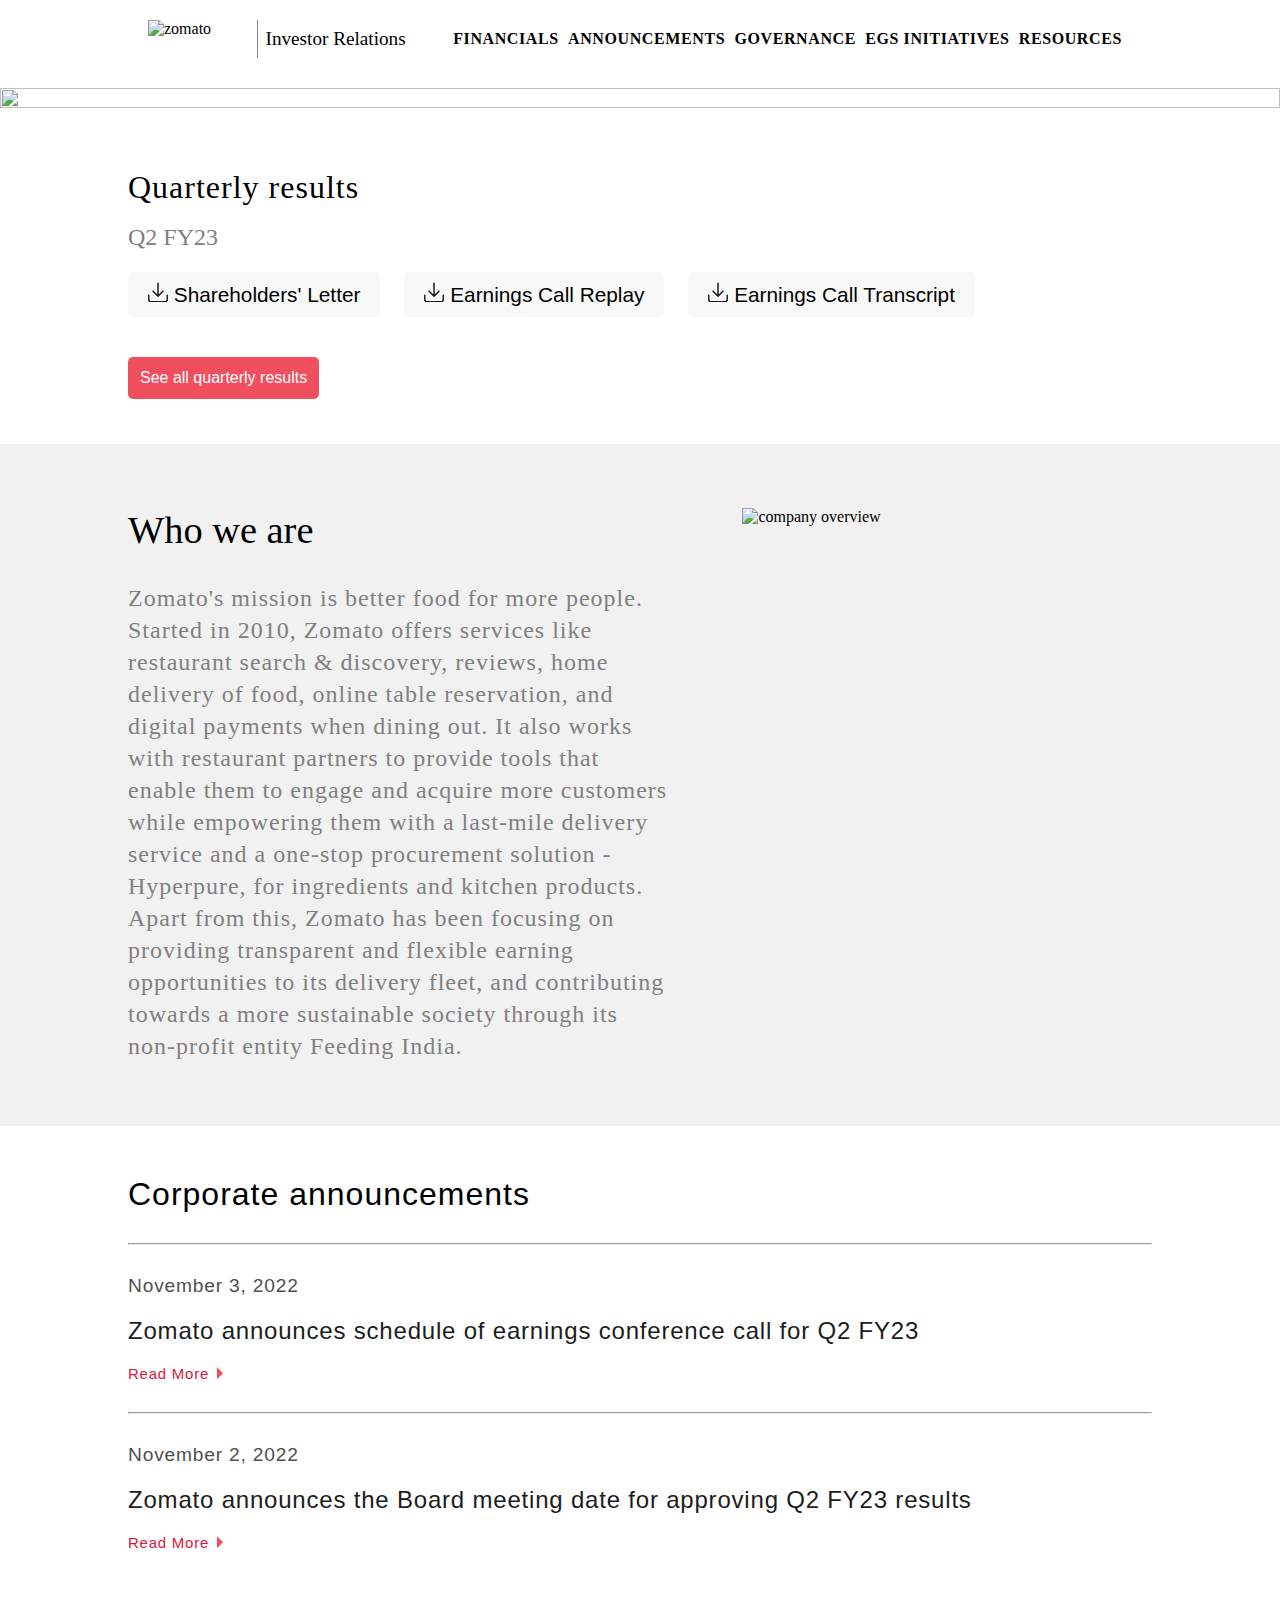
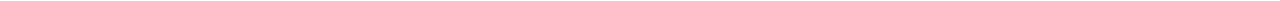
==== html/Add_investor.html @ c40c21e9 "add-restaurant_page_updated" ====
<!DOCTYPE html>
<html lang="en">
<head>
    <meta charset="UTF-8">
    <meta http-equiv="X-UA-Compatible" content="IE=edge">
    <meta name="viewport" content="width=device-width, initial-scale=1.0">
    <title>Document</title>
    <link rel="stylesheet" href="../css/Add_investor.css">
</head>
<body>
   <header>
    <div class="investor-container">
        <div class="investor-first-div">
           <img alt="zomato" class="investor-img" src="https://b.zmtcdn.com/web_assets/b40b97e677bc7b2ca77c58c61db266fe1603954218.png" loading="lazy" class="sc-s1isp7-5 fyZwWD">
           <p class="investor-first-para"> Investor Relations</p> 
        </div>
        <div class="investor-second-div">
          <ul class="investor-second-ul">
            <li>FINANCIALS</li>
            <li>ANNOUNCEMENTS</li>
            <li>GOVERNANCE</li>
            <li>EGS INITIATIVES</li>
            <li>RESOURCES</li>
          </ul>
      </div>
    </div>
  </header>
  <section>
    <div class="img-div">
         <img class="img-slider" src="https://b.zmtcdn.com/data/o2_assets/593d03e48a6ac29b7658cee14f03f4e51655203204.png" alt="">
    </div>
  </section>
   <section>
       <div class="quaterly-cont">
            <div><p class="quta-para1">Quarterly results</p></div>
            <div class="quta-para2"><p>Q2 FY23</p></div>
            <div>
                  <button class="quta-btn"><svg xmlns="http://www.w3.org/2000/svg" fill="#1C1C1C" width="20" height="20" viewBox="0 0 20 20" aria-labelledby="icon-svg-title- icon-svg-desc-" role="img" class="sc-rbbb40-0 iRDDBk"><title>download</title><path d="M9.72 14.86c-0.1-0.040-0.18-0.1-0.24-0.16l-5-5c-0.3-0.3-0.3-0.78 0-1.060s0.76-0.3 1.060 0l3.72 3.72v-11.2c0-0.4 0.32-0.74 0.74-0.74s0.76 0.34 0.76 0.74v11.2l3.72-3.72c0.28-0.3 0.76-0.3 1.060 0s0.28 0.76 0 1.060l-5 5c-0.080 0.060-0.16 0.12-0.26 0.16-0.080 0.040-0.18 0.060-0.28 0.060s-0.2-0.020-0.28-0.060zM18.5 13.16c0-0.4 0.34-0.74 0.76-0.74s0.74 0.34 0.74 0.74v4.5c0 1.52-1.26 2.76-2.8 2.76h-14.4c-1.54 0-2.8-1.24-2.8-2.76v-4.5c0-0.4 0.34-0.74 0.76-0.74s0.74 0.34 0.74 0.74v4.5c0 0.7 0.58 1.26 1.3 1.26h14.4c0.72 0 1.3-0.56 1.3-1.26v-4.5z"></path></svg>  Shareholders' Letter</button>
                  <button class="quta-btn"><svg xmlns="http://www.w3.org/2000/svg" fill="#1C1C1C" width="20" height="20" viewBox="0 0 20 20" aria-labelledby="icon-svg-title- icon-svg-desc-" role="img" class="sc-rbbb40-0 iRDDBk"><title>download</title><path d="M9.72 14.86c-0.1-0.040-0.18-0.1-0.24-0.16l-5-5c-0.3-0.3-0.3-0.78 0-1.060s0.76-0.3 1.060 0l3.72 3.72v-11.2c0-0.4 0.32-0.74 0.74-0.74s0.76 0.34 0.76 0.74v11.2l3.72-3.72c0.28-0.3 0.76-0.3 1.060 0s0.28 0.76 0 1.060l-5 5c-0.080 0.060-0.16 0.12-0.26 0.16-0.080 0.040-0.18 0.060-0.28 0.060s-0.2-0.020-0.28-0.060zM18.5 13.16c0-0.4 0.34-0.74 0.76-0.74s0.74 0.34 0.74 0.74v4.5c0 1.52-1.26 2.76-2.8 2.76h-14.4c-1.54 0-2.8-1.24-2.8-2.76v-4.5c0-0.4 0.34-0.74 0.76-0.74s0.74 0.34 0.74 0.74v4.5c0 0.7 0.58 1.26 1.3 1.26h14.4c0.72 0 1.3-0.56 1.3-1.26v-4.5z"></path></svg>  Earnings Call Replay</button>
                  <button class="quta-btn"><svg xmlns="http://www.w3.org/2000/svg" fill="#1C1C1C" width="20" height="20" viewBox="0 0 20 20" aria-labelledby="icon-svg-title- icon-svg-desc-" role="img" class="sc-rbbb40-0 iRDDBk"><title>download</title><path d="M9.72 14.86c-0.1-0.040-0.18-0.1-0.24-0.16l-5-5c-0.3-0.3-0.3-0.78 0-1.060s0.76-0.3 1.060 0l3.72 3.72v-11.2c0-0.4 0.32-0.74 0.74-0.74s0.76 0.34 0.76 0.74v11.2l3.72-3.72c0.28-0.3 0.76-0.3 1.060 0s0.28 0.76 0 1.060l-5 5c-0.080 0.060-0.16 0.12-0.26 0.16-0.080 0.040-0.18 0.060-0.28 0.060s-0.2-0.020-0.28-0.060zM18.5 13.16c0-0.4 0.34-0.74 0.76-0.74s0.74 0.34 0.74 0.74v4.5c0 1.52-1.26 2.76-2.8 2.76h-14.4c-1.54 0-2.8-1.24-2.8-2.76v-4.5c0-0.4 0.34-0.74 0.76-0.74s0.74 0.34 0.74 0.74v4.5c0 0.7 0.58 1.26 1.3 1.26h14.4c0.72 0 1.3-0.56 1.3-1.26v-4.5z"></path></svg>  Earnings Call Transcript</button>
            </div>
            <div><button class="quta-btn red-btn">See all quarterly results</button></div>
       </div>
  </section>
  <section>
   <div class="parent-qota">
    <div class="qota-cont2">
      <div class="sub-quta1">
         <div><h1>Who we are</h1></div>
         <div>
              <p>
                Zomato's mission is better food for more people. Started in 2010,
                Zomato offers services like restaurant search & discovery, reviews,
                home delivery of food, online table reservation, and digital 
                payments when dining out. It also works with restaurant partners to 
                provide tools that enable them to engage and acquire more
                customers while empowering them with a last-mile delivery service 
                and a one-stop procurement solution - Hyperpure, for ingredients 
                and kitchen products. Apart from this, Zomato has been focusing on 
                providing transparent and flexible earning opportunities to its 
                delivery fleet, and contributing towards a more sustainable 
                society through its non-profit entity Feeding India.
              </p>
         </div>
      </div>
      <div class="sub-quta2"><img class="quta-img" alt="company overview" src="https://b.zmtcdn.com//data/o2_assets/e10ce1bb402e0a6451a0cfab2b3a67681654586354.png" loading="auto" class="sc-s1isp7-5 fyZwWD"></div>
    </div>
   </div>
  </section>
    <section>
      <div class="third-container">
        <div><h1>Corporate announcements</h1><hr></div>
        <div class="third-nov">
           <h5 class="month">November 3, 2022</h5>
           <h3>Zomato announces schedule of earnings conference call for Q2 FY23</h3>
           <h5 class="read">Read More <svg xmlns="http://www.w3.org/2000/svg" fill="#EF4F5F" width="12" height="12" viewBox="0 0 20 20" aria-labelledby="icon-svg-title- icon-svg-desc-" role="img" class="sc-rbbb40-0 ezrcri"><title>right-triangle</title><path d="M5 0.42l10 10-10 10v-20z"></path></svg></h5>
        </div><hr>
        <div class="third-nov">
          <h5 class="month">November 2, 2022</h5>
          <h3>Zomato announces the Board meeting date for approving Q2 FY23 results </h3>
          <h5 class="read">Read More <svg xmlns="http://www.w3.org/2000/svg" fill="#EF4F5F" width="12" height="12" viewBox="0 0 20 20" aria-labelledby="icon-svg-title- icon-svg-desc-" role="img" class="sc-rbbb40-0 ezrcri"><title>right-triangle</title><path d="M5 0.42l10 10-10 10v-20z"></path></svg></h5>
       </div>
      </div>
    </section>
</body>
</html>
---- css/Add_investor.css ----
* {
    margin: 0;
    padding: 0;
    box-sizing: border-box;
}
.investor-container {
    /* background-color: red; */
    height: 15%;
    width: 80%;
    margin: 0 auto;
    box-sizing: border-box;
    display: flex;
    justify-content: space-between;
    /* border: 2px solid red; */
    padding: 20px;
    box-sizing: border-box;
}
.investor-img {
    height: 30px;
    width: 100px;
}
.investor-first-div, .investor-second-ul {
    display: flex;
    justify-content: space-between;
}
.investor-first-div {
    /* background-color: pink; */
    width: 27%;
}
.investor-second-div {
    width: 70%;
    box-sizing: border-box;
    /* background-color: green; */
}
.investor-second-ul  {
    list-style: none;
    margin: 10px;
    font-weight: bold;
    font-size: 1rem;
    letter-spacing: 0.6px;
    display: flex;
    flex-wrap: wrap;
    box-sizing: border-box;
    /* background-color: yellow; */
}
.investor-second-ul li:hover {
    color: crimson;
    cursor: pointer;
} 
.investor-first-para {
    /* background-color: orange; */
    display: flex;
    align-items: center;
    font-size: larger;
    align-items: center;
    border-left: 1px solid gray;
    padding: 8px;
}
/* image slider i.e carousel*/
.img-div {
   /* border: 3px solid red; */
   /* background-image: url("https://b.zmtcdn.com/data/o2_assets/593d03e48a6ac29b7658cee14f03f4e51655203204.png");    */
   height: 30%;
   margin-top: 10px;
   width: 100%;
   animation: imgSliderAni 20s infinite linear;
}
.img-slider {
    height: 100%;
    width: 100%;
}
@keyframes imgSliderAni {
    0% {
        background-image: url("https://b.zmtcdn.com/data/o2_assets/23d2cb3dbe319779cd8b7f630f0290441655110868.png");
    }
    30% {
        background-image: url("https://b.zmtcdn.com/data/o2_assets/84fc79475823b0e2d92f0580511bb2dc1655110685.png");
    }
    100% {
        background-image: url("https://b.zmtcdn.com/data/o2_assets/17e9e3e6fcd7a877f55c8e3816ec956c1655203077.png");
    }
}
.quaterly-cont {
    /* border: 2px solid black; */
     width: 80%;
    margin: 0 auto; 
    line-height: 50px;
    margin-top:50px;
}
.quta-para1 {
    /* background-color: pink; */
    font-size: 2rem;
    /* font-weight: bold; */
    letter-spacing: 1px;
}
.quta-para2 {
    font-size: x-large;
    color: gray;
}
.quta-btn {
    background: rgb(248, 248, 248);
    border: none;
    outline: none;
    font-size: 1.3rem;
    width: fit-content;
    padding: 10px 20px 10px 20px;
    margin: 10px 20px 10px 0px;
    cursor: pointer;
    border-radius: 5px;
}
.red-btn {
   background: border-box rgb(239, 79, 95);
   color: white;
   font-weight: 500;
   font-size: 1rem;
   padding: 12px;
   margin: 30px 0px 45px 0px;
}
.red-btn:hover {
    background-color: crimson;
}
.parent-qota {
    /* border: 2px solid maroon; */
    padding: 5% 0px 5% 0px;
    background-color: rgba(241, 241, 241, 0.979);
}
.qota-cont2 {
    display: flex;
    justify-content: space-around;
    /* background-color: red; */
    /* border: 2px solid red; */
    box-sizing: border-box;
    margin: 0 auto;
     /* height: 100%;  */
    width: 80%; 
}
.sub-quta1 {
    /* background-color: pink; */
    width: 60%;
    height: 100%;
    box-sizing: border-box;
}
.sub-quta1 h1 {
    font-size: 2.4rem;
    font-weight: lighter;
    margin-bottom: 30px;
}
.sub-quta1 p {
    /* border: 2px solid royalblue; */
    font-size: 1.3rem;
    line-height: 2rem;
    letter-spacing: 1px;
    font-size: x-large;
    color: gray;
    margin-right: 70px;
}
.sub-quta2 {
    width: 40%;
    height: 100%;
    /* border: 2px solid gray; */
}
.quta-img {
    width: 100%;
    height: 100%;
    /* border: 5px solid hotpink; */
}
.third-container {
    /* border: 3px solid red; */
    width: 80%;
    margin: 0 auto;
    padding: 20px 0;
    font-family: Okra, Helvetica, sans-serif;
    box-sizing: border-box;
}
.third-container h1 {
    /* border: 3px solid purple; */
    padding: 30px 0;
    font-size: 2rem;
    font-weight: 500;
    letter-spacing: 1px;
    font-family: Okra, Helvetica, sans-serif;
}
.third-nov {
    /* border: 3px solid red; */
    padding: 30px 0;
    font-size: large;
    letter-spacing: 0.8px;
}
.third-nov h3 {
    /* background-color: pink; */
    padding: 20px 0;
    color: rgb(28, 28, 28);
    font-weight: lighter;
    font-size: 1.5rem;
}
.third-nov .read {
    color: crimson;
    font-weight: 500;
}
.third-nov .month {
    color:  rgb(79, 79, 79);
    font-size: 1.2rem;
    font-weight: lighter;
}

@media only screen and (max-width:767px) {
    header {
        display: none;
    }
}
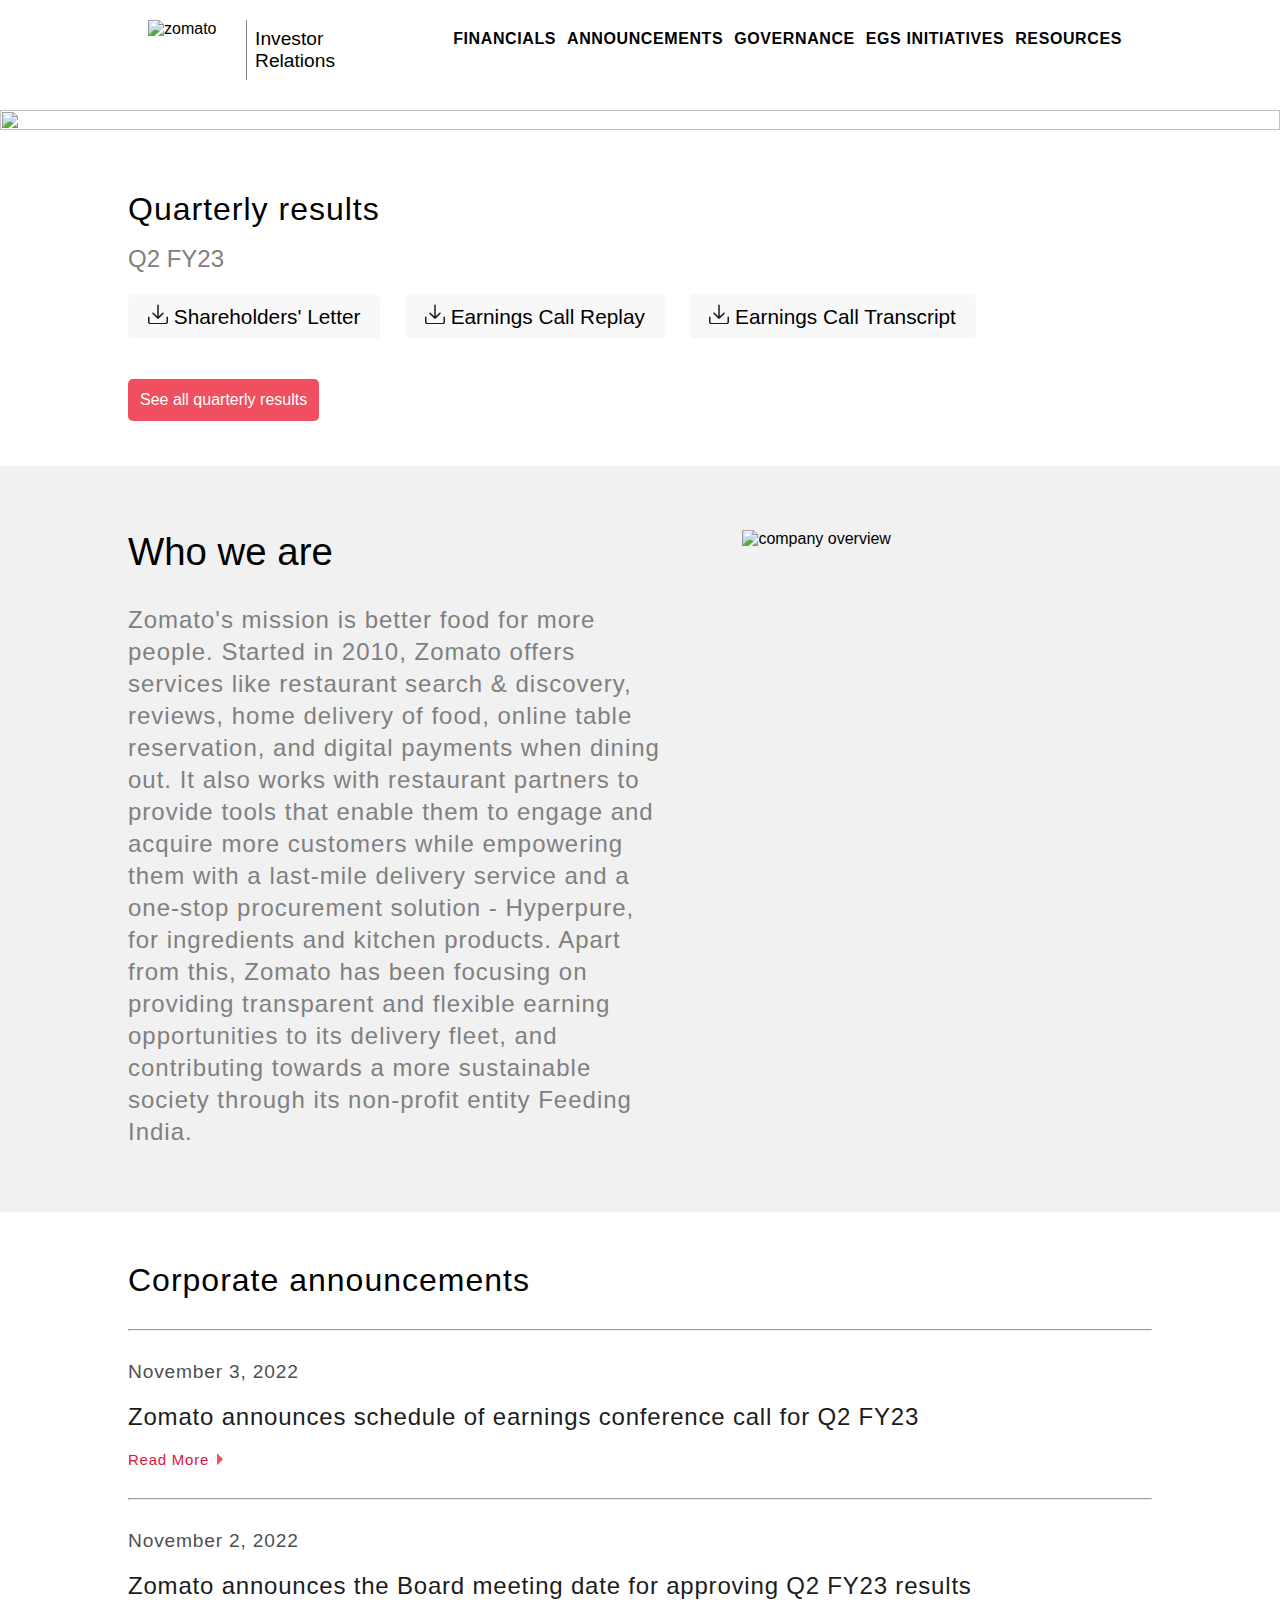
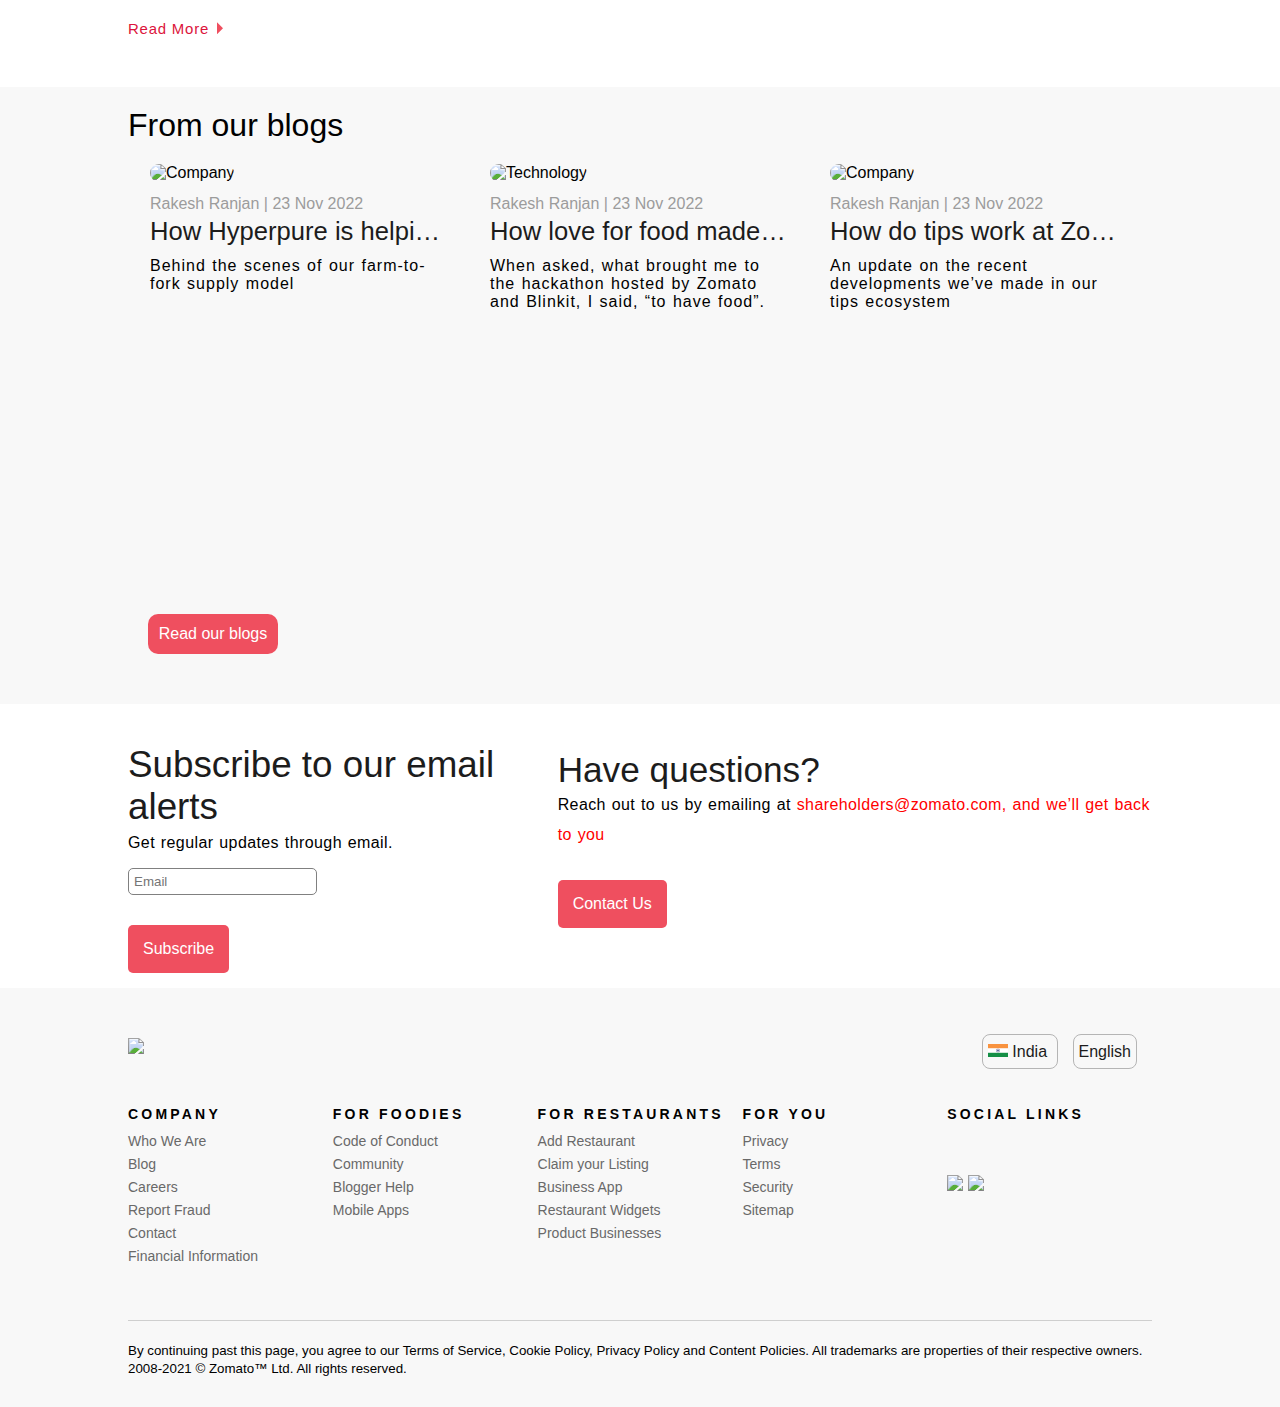
==== commit 19fd17bd: "add-investor updated" ====
--- a/html/Add_investor.html
+++ b/html/Add_investor.html
@@ -82,5 +82,147 @@
        </div>
       </div>
     </section>
+
+    <!-- sachin part starts from here -->
+    <section>
+     <div class="main-parent">
+       <div class="main-sub-containt">
+        <h1 class="our-blog">From our blogs</h1>
+          <div class="section-image3">
+            <div class="computer1">
+              <div class="sub-img">
+                <img
+                  alt="Company"
+                  src="https://www.zomato.com/blog/wp-content/uploads/2022/11/Cover-10-741x486.png"
+                  loading="lazy"
+                  class="technology"
+                />
+                <h5>Rakesh Ranjan | 23 Nov 2022</h5>
+                <h3>How Hyperpure is helping...</h3>
+                <p>Behind the scenes of our farm-to-fork supply model</p>
+              </div>
+            </div>
+  
+            <div class="computer1">
+              <div class="sub-img">
+                <img
+                  alt="Technology"
+                  src="https://www.zomato.com/blog/wp-content/uploads/2022/11/IMG_20221121_193133-1-2-741x486.png"
+                  loading="lazy"
+                  class="technology"
+                />
+                <h5>Rakesh Ranjan | 23 Nov 2022</h5>
+                <h3>How love for food made me particip...</h3>
+                <p>
+                  When asked, what brought me to the hackathon hosted by Zomato
+                  and Blinkit, I said, “to have food”.
+                </p>
+              </div>
+            </div>
+  
+            <div class="computer1">
+              <div class="sub-img">
+                <img
+                  alt="Company"
+                  src="https://www.zomato.com/blog/wp-content/uploads/2022/11/Cover-8-741x486.png"
+                  loading="lazy"
+                  class="technology"
+                />
+                <h5>Rakesh Ranjan | 23 Nov 2022</h5>
+                <h3>How do tips work at Zomato?</h3>
+                <p>
+                  An update on the recent developments we’ve made in our tips
+                  ecosystem
+                </p>
+              </div>
+            </div>
+          </div>
+ <button class="Read-our-blogs">Read our blogs</button>
+ </div>
+      </div>
+
+      <div class="subscriber-parent">
+        <div class="subscribe-child1">
+          <h1>Subscribe to our email alerts</h1>
+          <p>Get regular updates through email.</p>
+          <input type="text" placeholder="Email" />
+          <button class="contact-us">Subscribe</button>
+        </div>
+  
+        <div class="subscribe-child2">
+          <h1>Have questions?</h1>
+          <p>
+            Reach out to us by emailing at<span class="child-red">
+              shareholders@zomato.com, and we’ll get back to you
+            </span>
+          </p>
+          <button class="contact-us">Contact Us</button>
+        </div>
+      </div>
+    </section>
+
+    <footer>
+      <section class="footer-bar">
+      <div class="container">
+        <div class="footer-lang">
+          <img class="footer-logo" src="https://b.zmtcdn.com/web_assets/b40b97e677bc7b2ca77c58c61db266fe1603954218.png">
+          <div class="btn-lang-top">
+            <a class="lang-btn" href="#"><img src="/images/india-flag.jpg" height="13px"> India <small><i class="fa fa-chevron-down"></i></small></a>
+            <a class="lang-btn" href="#"> <i class="fa fa-globe"></i> English <small><i class="fa fa-chevron-down"></i></small></a>
+          </div>
+        </div>
+        <div class="footer-last-links">
+          <ul>
+            <li><h4 class="footer-list-title">COMPANY</h4></li>
+            <li><a href="#">Who We Are</a></li>
+            <li><a href="#">Blog</a></li>
+            <li><a href="#">Careers</a></li>
+            <li><a href="#">Report Fraud</a></li>
+            <li><a href="#">Contact</a></li>
+            <li><a href="#">Financial Information</a></li>
+          </ul>
+          <ul>
+            <li><h4 class="footer-list-title">FOR FOODIES</h4></li>
+            <li><a href="#">Code of Conduct</a></li>
+            <li><a href="#">Community</a></li>
+            <li><a href="#">Blogger Help</a></li>
+            <li><a href="#">Mobile Apps</a></li>
+          </ul>
+          <ul>
+            <li><h4 class="footer-list-title">FOR RESTAURANTS</h4></li>
+            <li><a href="#">Add Restaurant</a></li>
+            <li><a href="#">Claim your Listing</a></li>
+            <li><a href="#">Business App</a></li>
+            <li><a href="#">Restaurant Widgets</a></li>
+            <li><a href="#">Product Businesses</a></li>
+          </ul>
+          <ul>
+            <li><h4 class="footer-list-title">FOR YOU</h4></li>
+            <li><a href="#">Privacy</a></li>
+            <li><a href="#">Terms</a></li>
+            <li><a href="#">Security</a></li>
+            <li><a href="#">Sitemap</a></li>
+          </ul>
+          <div>
+            <h4 class="footer-list-title">SOCIAL LINKS</h4>
+            <div class="footer-social-icons">
+              <a href="#"><i class="fab fa-facebook"></i></a>
+              <a href="#"><i class="fab fa-twitter"></i></a>
+              <a href="#"><i class="fab fa-instagram"></i></a>
+            </div>
+            <div>
+              <img src="https://b.zmtcdn.com/data/webuikit/9f0c85a5e33adb783fa0aef667075f9e1556003622.png" width="137px">
+              <img src="https://b.zmtcdn.com/data/webuikit/23e930757c3df49840c482a8638bf5c31556001144.png" width="137px">
+            </div>
+          </div>
+        </div>
+        <div class="footer-copyright">
+          <p><small>By continuing past this page, you agree to our Terms of Service, Cookie Policy, Privacy Policy and Content Policies. All trademarks are properties of their respective owners. 2008-2021 © Zomato™ Ltd. All rights reserved.</small></p>
+        </div>
+      </div>
+      
+    </section>
+  </footer>
+  
 </body>
 </html>--- a/css/Add_investor.css
+++ b/css/Add_investor.css
@@ -2,6 +2,7 @@
     margin: 0;
     padding: 0;
     box-sizing: border-box;
+    font-family: Okra, Helvetica, sans-serif;
 }
 .investor-container {
     /* background-color: red; */
@@ -18,6 +19,7 @@
 .investor-img {
     height: 30px;
     width: 100px;
+    /* border: 5px dotted blue; */
 }
 .investor-first-div, .investor-second-ul {
     display: flex;
@@ -203,8 +205,269 @@
     font-weight: lighter;
 }
 
-@media only screen and (max-width:767px) {
+/* sachin part starts from here */
+.main-parent {
+    /* border: 2px solid gold; */
+    background-color: rgb(248, 248, 248);
+  }
+  .main-sub-containt {
+    /* border: 3px solid black; */
+    width: 80%;
+    margin: 0 auto;
+    box-sizing: border-box;
+  }
+  .our-blog {
+    font-weight: 500;
+    /* margin-left: 30px; */
+    padding-top: 20px;
+    font-size: 2rem;
+    font-family: Okra, Helvetica, sans-serif;
+    /* margin-bottom: 18px; */
+  }
+
+  .section-image3 {
+    position: relative;
+    display: flex;
+    width: 100%;
+    /* padding: 30px; */
+    /* margin-top: 8%; */
+    flex-wrap: wrap;
+    justify-content: center;
+    align-items: center;
+    /* border: 2px solid black; */
+  }
+
+  .section-image3 .computer1 {
+    /* border: 2px solid blue; */
+    width: 300px;
+    height: 400px;
+    margin: 20px;
+    /* margin-left: -20px;   */
+    font-family: Okra, Helvetica, sans-serif;
+  }
+  .computer1 .technology {
+     width: 100%;
+     height: 100%; 
+    /* border: 2px solid magenta; */
+    border-radius: 10px;
+    /* object-fit: cover; */
+  }
+ .sub-img h3 {
+    font-size: 1.6rem;
+    font-weight: 400;
+    color: rgb(28, 28, 28);
+    white-space: nowrap;
+    overflow: hidden;
+    text-overflow: ellipsis;
+    line-height: 1.2;
+  }
+ .sub-img h5 {
+    color: rgb(156, 156, 156);
+    font-size: 1rem;
+    margin-top: 10px;
+    font-weight: lighter;
+    line-height: 1.5;
+  }
+ .sub-img p {
+    font-size: 1rem;
+    font-weight: lighter;
+    color: inherit;
+    margin-top: 10px;
+    word-spacing: 1px;
+    letter-spacing: 1px;
+  }
+  
+  .Read-our-blogs {
+    padding: 5px;
+    width: 130px;
+    height: 40px;
+    font-size: 1rem;
+    border-radius: 10px;
+    color: white;
+    border:rgb(239, 79, 95); 
+    background-color:  rgb(239, 79, 95);
+    margin-top: 30px;
+    margin-bottom: 50px;
+    margin-left: 20px;
+  }
+ .Read-our-blogs:hover {
+    background-color: crimson;
+ }
+
+/* ----------------- */
+
+.subscriber-parent {
+    /* border: 2px solid black; */
+    width: 80%;
+    margin: 0 auto;
+    /* background-color: lightcyan; */
+    display: flex;
+    justify-content: space-between;
+    align-items: center;
+    box-sizing: border-box;
+    /* flex-wrap: wrap; */
+
+  }
+  .subscribe-child1 {
+    box-sizing: border-box;
+  }
+  .subscribe-child1 h1 {
+    margin-top: 40px;
+    font-size: 2.3rem;
+    font-weight: lighter;
+    color:  rgb(28, 28, 28);
+  }
+  input {
+    /* width: 270px;
+    height: 40px; */
+    padding: 5px;
+    margin-top: 10px;
+    border-radius: 5px;
+    border: 1px solid gray;
+  }
+  .subscribe-child1  p {
+    line-height: 30px;
+    word-spacing: 1px;
+    letter-spacing: 0.4px;
+    /* color: aqua; */
+  }
+
+  
+  .contact-us {
+    padding: 5px;
+    /* width: 130px;
+    height: 40px; */
+    font-size: 1rem;
+    display: block;
+    margin-top: 30px;
+    margin-bottom: 35px;
+    border-radius: 5px;
+    color: white;
+    padding: 15px;
+    background-color: rgb(239, 79, 95);
+    border: none;
+  }
+  .subscribe-child2 {
+    box-sizing: border-box;
+  }
+  .subscribe-child2 h1 {
+    /* margin-top: 30px; */
+    font-weight: 400;
+    color:rgb(28, 28, 28);
+    font-size: 2.2rem;
+  }
+  .subscribe-child2  p {
+    line-height: 30px;
+    word-spacing: 1px;
+    letter-spacing: 0.4px;
+  }
+  .child-red {
+    color: red;
+  }
+  
+  .footer-bar {
+	background-color: #F8F8F8;
+	padding-top: 50px;
+    /* border: 3px solid black; */
+    margin-top: -20px;
+}
+.footer-bar .container {
+    width: 80%;
+    margin: 0 auto;
+}
+.footer-bar .footer-lang {
+	display: flex;
+	align-items: center;
+	justify-content: space-between;
+	margin-bottom: 10px;
+}
+
+.footer-bar .footer-lang img.footer-logo {
+	height: 28px;
+}
+
+.footer-bar .footer-lang a.lang-btn {
+	text-decoration: none;
+	font-size: 16px;
+	color: #1c1c1c;
+	padding: 8px 5px;
+	border: 1px solid #b5b5b5;
+	border-radius: 8px;
+	margin-right: 15px;
+}
+
+.footer-bar .footer-last-links {
+	display: grid;
+	grid-template-columns: repeat(5, 1fr);
+	padding-top: 30px;
+	padding-bottom: 50px;
+}
+
+.footer-bar .footer-last-links ul li{
+	list-style: none;
+	margin-bottom: 5px;
+}
+
+.footer-bar .footer-last-links h4.footer-list-title {
+	margin-bottom: 10px;
+	letter-spacing: 0.2rem;
+	font-size: 14px;
+}
+
+.footer-bar .footer-last-links ul li a {
+	text-decoration: none;
+	color: #696969;
+	font-size: 14px;
+}
+
+.footer-bar .footer-last-links ul li a:hover {
+	color: #1c1c1c;
+}
+
+.footer-bar .footer-last-links .footer-social-icons {
+	margin-bottom: 20px;
+}
+
+.footer-bar .footer-last-links .footer-social-icons a {
+	color: #1c1c1c;
+}
+
+.footer-bar .footer-last-links .footer-social-icons .fa-facebook,
+.footer-bar .footer-last-links .footer-social-icons .fa-twitter,
+.footer-bar .footer-last-links .footer-social-icons .fa-instagram {
+	font-size: 20px;
+	margin-right: 5px;
+}
+
+.footer-bar .footer-copyright {
+	padding-top: 20px;
+	padding-bottom: 30px;
+	border-top: 1px solid #cfcfcf;
+}
+
+
+@media only screen and (max-width:667px) {
     header {
         display: none;
     }
+    .footer-bar .footer-lang {
+        flex-direction: column;
+    }
+
+    .footer-bar .footer-lang .btn-lang-top {
+        margin-top: 20px;
+    }
+
+	.footer-links {
+	grid-template-columns: repeat(2, 1fr);
+	}
+
+	.footer-bar .footer-last-links {
+	display: grid;
+	grid-template-columns: repeat(1, 1fr);
+	}
+
+	.footer-bar .footer-last-links h4.footer-list-title {
+		margin-top: 20px;
+	}
 }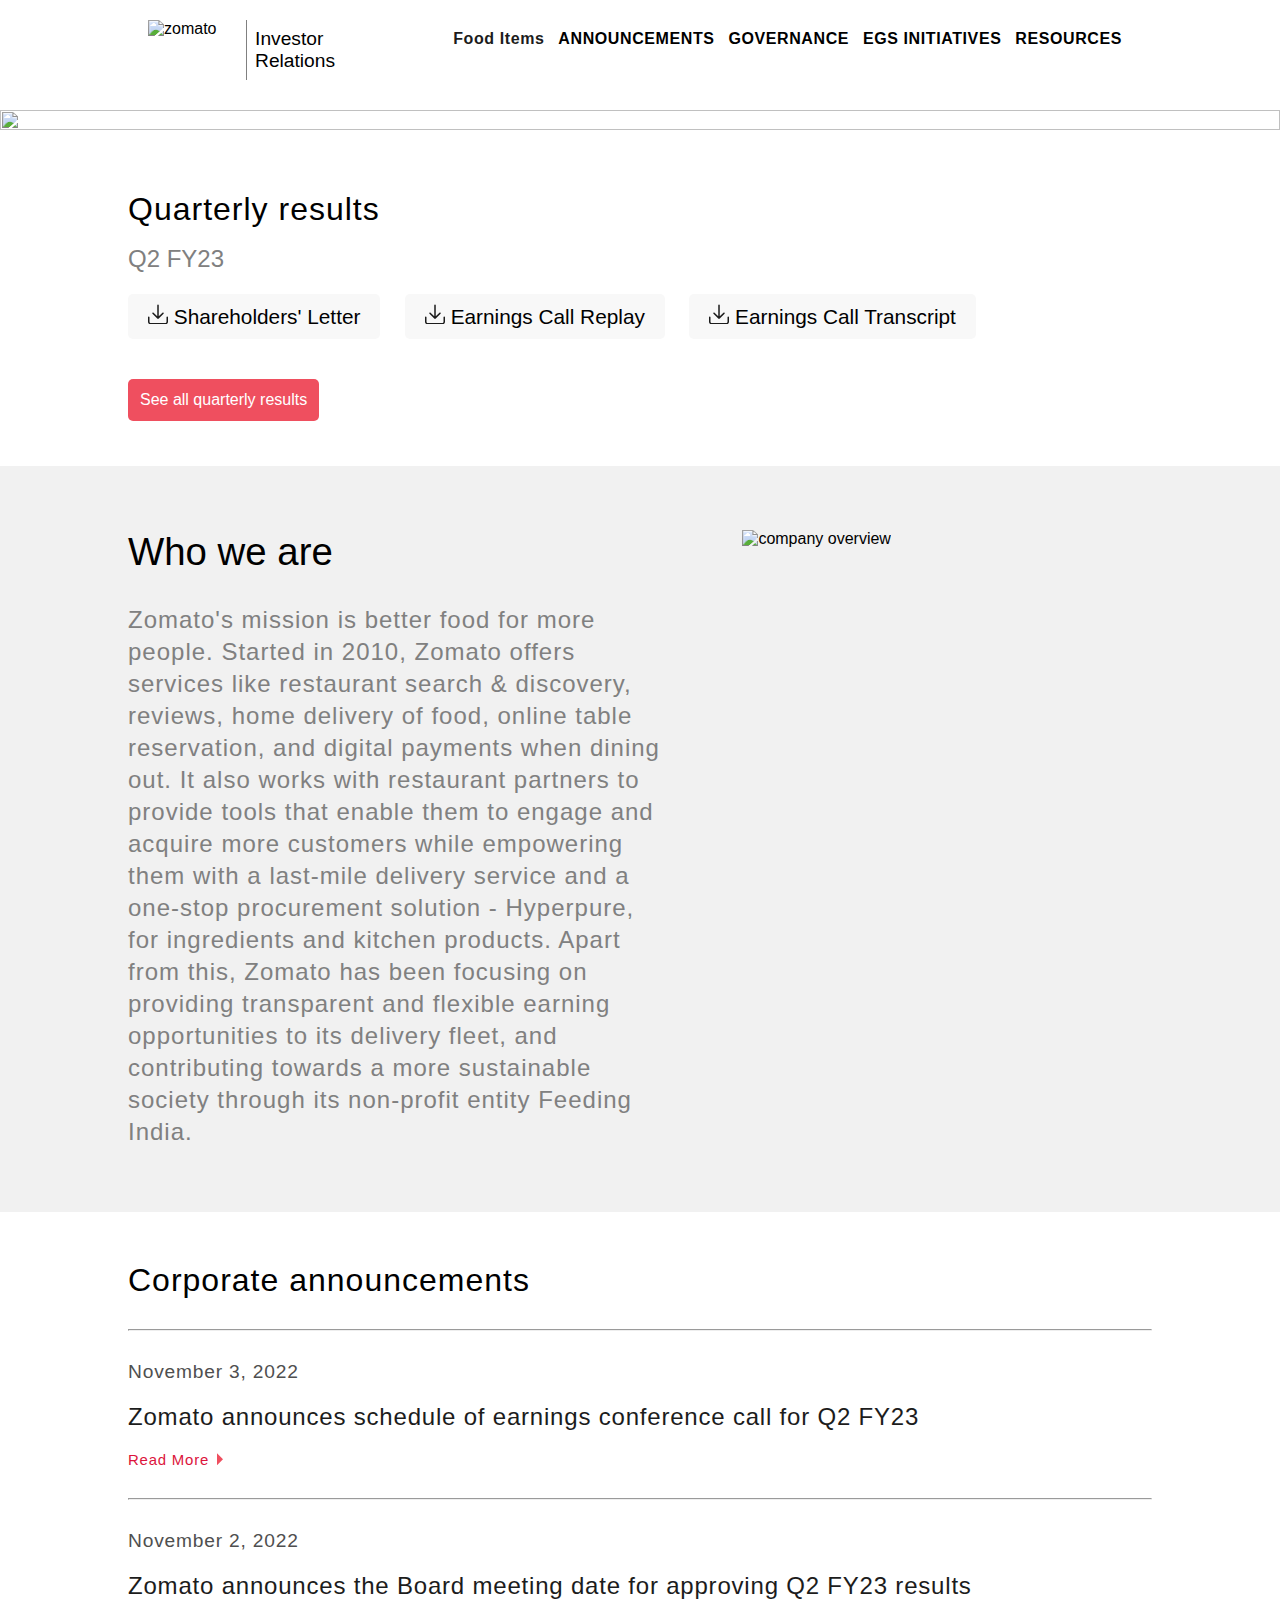
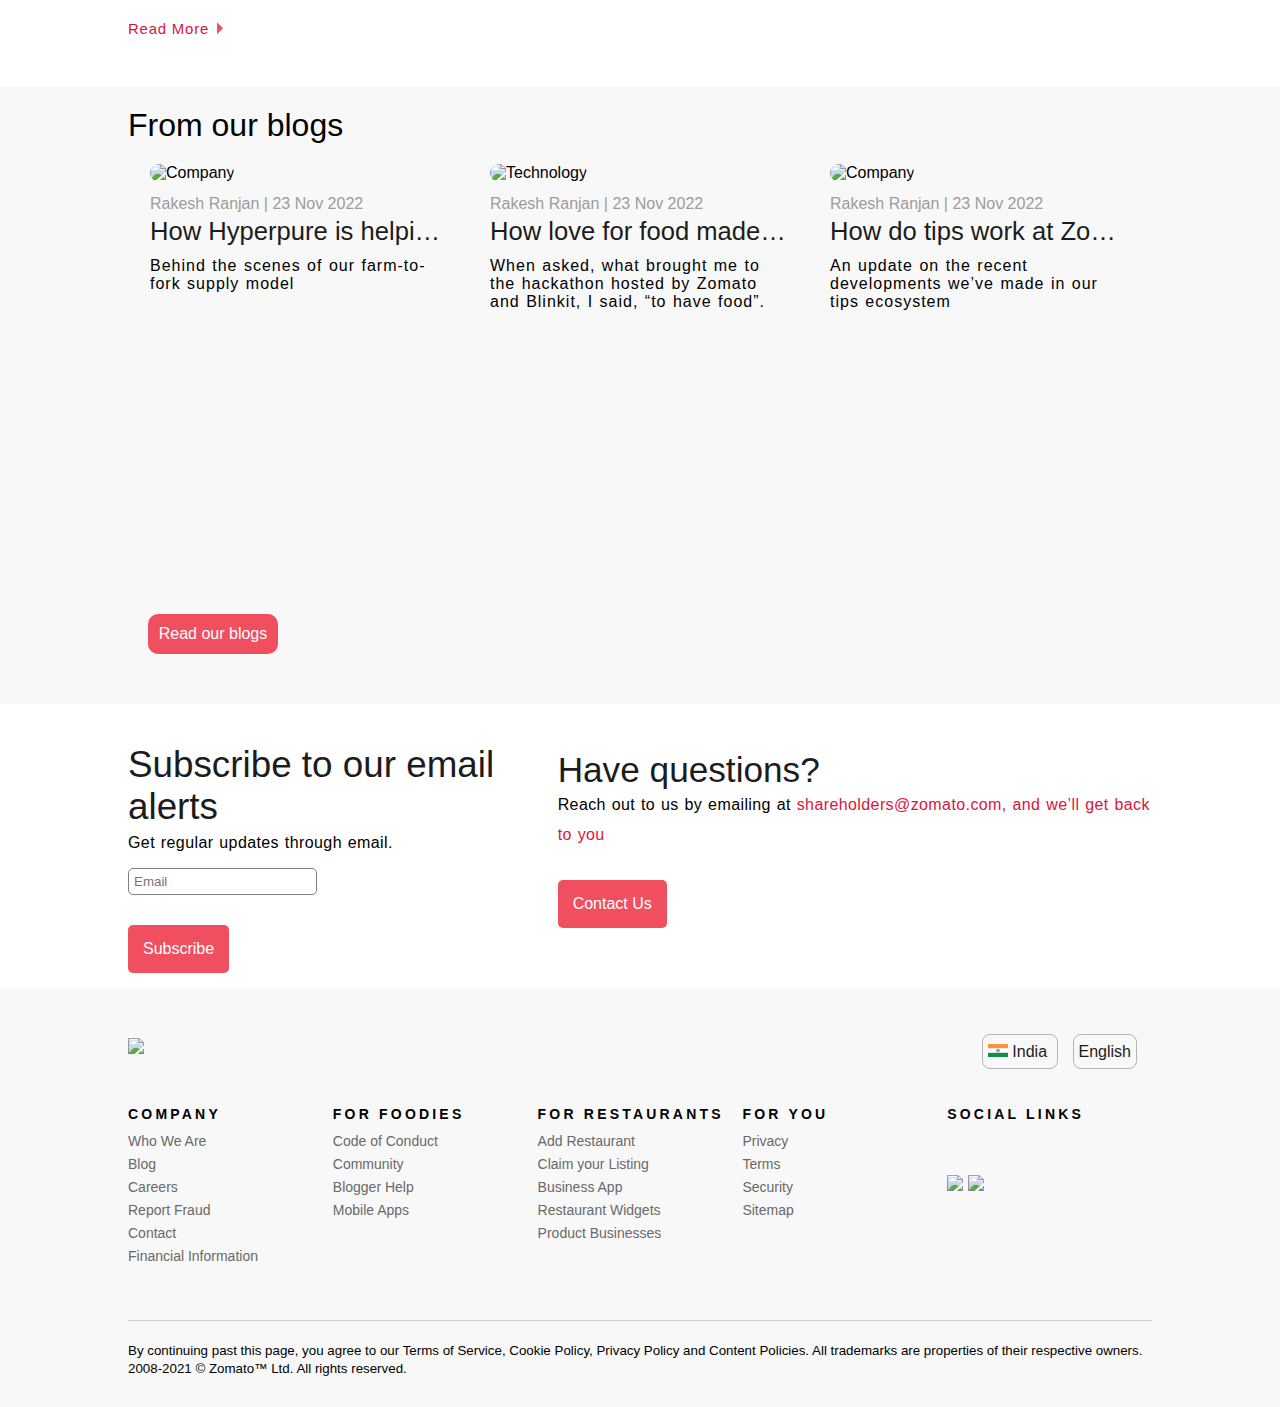
==== commit f7cdb422: "Inside Add_Invistor Food Item page is added" ====
--- a/html/Add_investor.html
+++ b/html/Add_investor.html
@@ -16,7 +16,7 @@
         </div>
         <div class="investor-second-div">
           <ul class="investor-second-ul">
-            <li>FINANCIALS</li>
+           <a href="./food.html"> <li>Food Items</li></a>
             <li>ANNOUNCEMENTS</li>
             <li>GOVERNANCE</li>
             <li>EGS INITIATIVES</li>
--- a/css/Add_investor.css
+++ b/css/Add_investor.css
@@ -44,6 +44,14 @@
     flex-wrap: wrap;
     box-sizing: border-box;
     /* background-color: yellow; */
+}
+.investor-second-ul a {
+    list-style: none;
+    text-decoration: none;
+    color: #1c1c1c;
+    font-weight: bold;
+    font-size: 1rem;
+    letter-spacing: 0.6px;
 }
 .investor-second-ul li:hover {
     color: crimson;
@@ -362,7 +370,7 @@
     letter-spacing: 0.4px;
   }
   .child-red {
-    color: red;
+    color: crimson;
   }
   
   .footer-bar {
